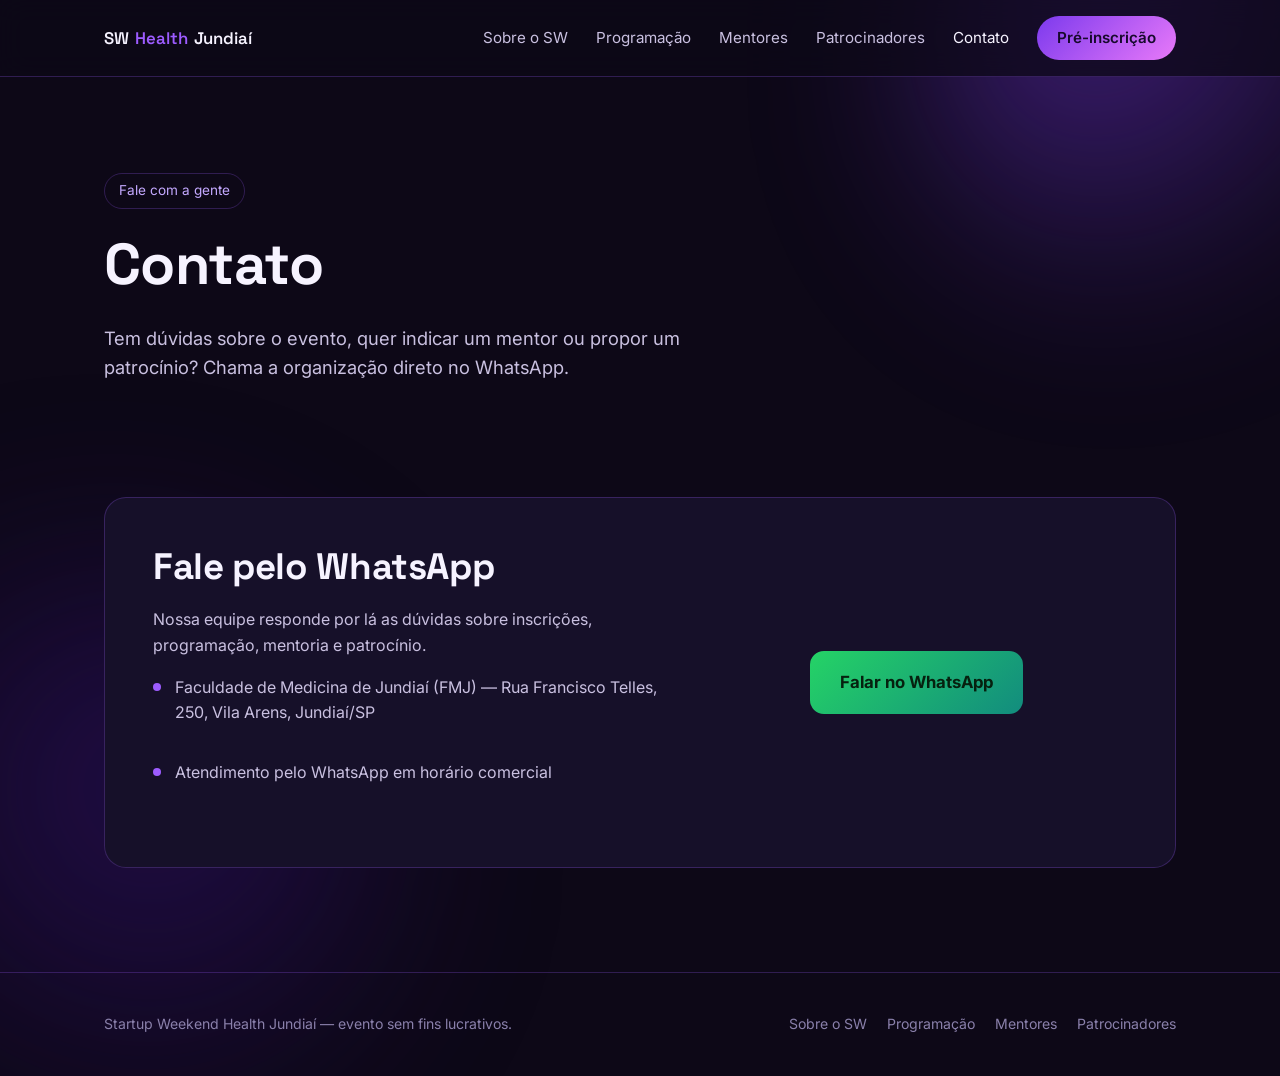
==== contato.html @ fa0b4bf3 "SW site" ====
<!DOCTYPE html>
<html lang="pt-BR">
<head>
  <meta charset="UTF-8" />
  <meta name="viewport" content="width=device-width, initial-scale=1.0" />
  <title>Contato — Startup Weekend Health Jundiaí</title>
  <meta name="description" content="Fale com a organização do Startup Weekend Health Jundiaí pelo WhatsApp." />
  <link rel="preconnect" href="https://fonts.googleapis.com" />
  <link href="https://fonts.googleapis.com/css2?family=Space+Grotesk:wght@500;600;700&family=Inter:wght@400;500;600&display=swap" rel="stylesheet" />
  <link rel="stylesheet" href="style.css" />
</head>
<body>

  <header class="site-header">
    <nav class="nav">
      <a class="brand" href="index.html">SW <span>Health</span> Jundiaí</a>

      <button class="nav-toggle" aria-label="Abrir menu" aria-expanded="false">☰</button>

      <div class="nav-links">
        <a href="index.html">Sobre o SW</a>
        <a href="programacao.html">Programação</a>
        <a href="mentores.html">Mentores</a>
        <a href="patrocinadores.html">Patrocinadores</a>
        <a href="contato.html" class="active">Contato</a>
        <a class="nav-cta" href="https://forms.gle/4oxQWsUTMYUGVaco9" target="_blank" rel="noopener">Pré-inscrição</a>
      </div>
    </nav>
  </header>

  <main>
    <section class="hero" style="padding-bottom: 32px;">
      <div class="container">
        <span class="eyebrow-line">Fale com a gente</span>
        <h1>Contato</h1>
        <p class="lead">
          Tem dúvidas sobre o evento, quer indicar um mentor ou propor um patrocínio?
          Chama a organização direto no WhatsApp.
        </p>
      </div>
    </section>

    <section>
      <div class="container">
        <div class="contact-panel">
          <div>
            <h2>Fale pelo WhatsApp</h2>
            <p>
              Nossa equipe responde por lá as dúvidas sobre inscrições, programação,
              mentoria e patrocínio.
            </p>

            <div class="contact-detail">
              <span class="dot"></span>
              <p>Faculdade de Medicina de Jundiaí (FMJ) — Rua Francisco Telles, 250, Vila Arens, Jundiaí/SP</p>
            </div>
            <div class="contact-detail">
              <span class="dot"></span>
              <p>Atendimento pelo WhatsApp em horário comercial</p>
            </div>
          </div>

          <div style="text-align: center;">
            <a class="whatsapp-btn" href="https://wa.me/5511968279077" target="_blank" rel="noopener">
              Falar no WhatsApp
            </a>
          </div>
        </div>
      </div>
    </section>
  </main>

  <footer class="site-footer">
    <div class="container footer-inner">
      <p>Startup Weekend Health Jundiaí — evento sem fins lucrativos.</p>
      <div class="footer-links">
        <a href="index.html">Sobre o SW</a>
        <a href="programacao.html">Programação</a>
        <a href="mentores.html">Mentores</a>
        <a href="patrocinadores.html">Patrocinadores</a>
      </div>
    </div>
  </footer>

  <script src="script.js"></script>
</body>
</html>
---- style.css ----
/* ===================================================================
   Startup Weekend Health Jundiaí — folha de estilos compartilhada
   =================================================================== */

:root {
  --bg-deep: #0d0817;
  --bg-panel: #161029;
  --bg-panel-soft: #1c1533;
  --purple-900: #2e1065;
  --purple-700: #4c1d95;
  --purple-500: #7c3aed;
  --purple-400: #9d5cff;
  --lilac-300: #c4a9ff;
  --pink-accent: #e879f9;
  --text-hi: #f6f3ff;
  --text-mid: #c9c0e0;
  --text-low: #8a80ab;
  --border-soft: rgba(157, 92, 255, 0.25);

  --font-display: "Space Grotesk", "Segoe UI", sans-serif;
  --font-body: "Inter", "Segoe UI", sans-serif;

  --radius-lg: 22px;
  --radius-md: 14px;
  --radius-sm: 8px;

  --max-width: 1120px;
}

* {
  box-sizing: border-box;
}

html {
  scroll-behavior: smooth;
}

body {
  margin: 0;
  background: var(--bg-deep);
  color: var(--text-hi);
  font-family: var(--font-body);
  line-height: 1.6;
  -webkit-font-smoothing: antialiased;
  overflow-x: hidden;
}

/* Fundo com "orbs" de gradiente, sem nenhuma imagem — apenas CSS */
body::before,
body::after {
  content: "";
  position: fixed;
  border-radius: 50%;
  filter: blur(90px);
  z-index: -1;
  pointer-events: none;
}

body::before {
  width: 520px;
  height: 520px;
  top: -180px;
  right: -160px;
  background: radial-gradient(circle at 30% 30%, var(--purple-500), transparent 70%);
  opacity: 0.55;
}

body::after {
  width: 620px;
  height: 620px;
  bottom: -260px;
  left: -220px;
  background: radial-gradient(circle at 60% 40%, var(--purple-900), transparent 70%);
  opacity: 0.7;
}

a {
  color: inherit;
  text-decoration: none;
}

img,
svg {
  max-width: 100%;
  display: block;
}

h1, h2, h3, h4 {
  font-family: var(--font-display);
  color: var(--text-hi);
  margin: 0 0 0.5em;
  letter-spacing: -0.01em;
}

h1 { font-size: clamp(2.4rem, 5vw, 3.6rem); line-height: 1.08; }
h2 { font-size: clamp(1.7rem, 3vw, 2.3rem); line-height: 1.16; }
h3 { font-size: 1.25rem; }

p {
  color: var(--text-mid);
  margin: 0 0 1em;
  max-width: 62ch;
}

.container {
  max-width: var(--max-width);
  margin: 0 auto;
  padding: 0 24px;
}

/* ---------------------------------------------------------------
   Cabeçalho / navegação
   --------------------------------------------------------------- */

.site-header {
  position: sticky;
  top: 0;
  z-index: 50;
  backdrop-filter: blur(14px);
  background: rgba(13, 8, 23, 0.75);
  border-bottom: 1px solid var(--border-soft);
}

.nav {
  display: flex;
  align-items: center;
  justify-content: space-between;
  padding: 16px 24px;
  max-width: var(--max-width);
  margin: 0 auto;
}

.brand {
  font-family: var(--font-display);
  font-weight: 600;
  font-size: 1.05rem;
  color: var(--text-hi);
  display: flex;
  align-items: baseline;
  gap: 6px;
}

.brand span {
  color: var(--purple-400);
}

.nav-links {
  display: flex;
  align-items: center;
  gap: 28px;
}

.nav-links a {
  color: var(--text-mid);
  font-size: 0.95rem;
  transition: color 0.2s ease;
}

.nav-links a:hover,
.nav-links a:focus-visible,
.nav-links a.active {
  color: var(--text-hi);
}

.nav-cta {
  padding: 10px 20px !important;
  border-radius: 999px;
  background: linear-gradient(135deg, var(--purple-500), var(--pink-accent));
  color: #17092c !important;
  font-weight: 600;
  white-space: nowrap;
}

.nav-cta:hover {
  filter: brightness(1.08);
}

.nav-toggle {
  display: none;
  background: none;
  border: 1px solid var(--border-soft);
  border-radius: var(--radius-sm);
  color: var(--text-hi);
  padding: 8px 10px;
  font-size: 1.1rem;
  cursor: pointer;
}

/* ---------------------------------------------------------------
   Hero
   --------------------------------------------------------------- */

.hero {
  padding: 96px 0 72px;
  text-align: left;
}

.eyebrow-line {
  display: inline-block;
  padding: 6px 14px;
  border-radius: 999px;
  border: 1px solid var(--border-soft);
  color: var(--lilac-300);
  font-size: 0.85rem;
  margin-bottom: 24px;
}

.hero p.lead {
  font-size: 1.15rem;
  max-width: 56ch;
}

.hero-actions {
  display: flex;
  flex-wrap: wrap;
  gap: 16px;
  margin-top: 32px;
}

.btn {
  display: inline-flex;
  align-items: center;
  gap: 8px;
  padding: 14px 26px;
  border-radius: 999px;
  font-weight: 600;
  font-size: 0.98rem;
  border: 1px solid transparent;
  cursor: pointer;
  transition: transform 0.15s ease, filter 0.15s ease;
}

.btn:hover {
  transform: translateY(-2px);
}

.btn-primary {
  background: linear-gradient(135deg, var(--purple-500), var(--pink-accent));
  color: #17092c;
}

.btn-outline {
  background: transparent;
  border-color: var(--border-soft);
  color: var(--text-hi);
}

.hero-stats {
  display: flex;
  flex-wrap: wrap;
  gap: 40px;
  margin-top: 56px;
  padding-top: 32px;
  border-top: 1px solid var(--border-soft);
}

.stat .num {
  font-family: var(--font-display);
  font-size: 2rem;
  color: var(--purple-400);
}

.stat .label {
  color: var(--text-low);
  font-size: 0.9rem;
}

/* ---------------------------------------------------------------
   Seções gerais
   --------------------------------------------------------------- */

section {
  padding: 64px 0;
}

.section-head {
  max-width: 60ch;
  margin-bottom: 40px;
}

.section-head .kicker {
  color: var(--purple-400);
  font-weight: 600;
  font-size: 0.9rem;
  display: block;
  margin-bottom: 10px;
}

.divider {
  height: 1px;
  background: var(--border-soft);
  border: none;
  margin: 0;
}

/* Cards */

.card-grid {
  display: grid;
  grid-template-columns: repeat(3, 1fr);
  gap: 24px;
}

.card {
  background: var(--bg-panel);
  border: 1px solid var(--border-soft);
  border-radius: var(--radius-lg);
  padding: 28px;
}

.card h3 {
  margin-bottom: 10px;
}

.card p {
  color: var(--text-mid);
  margin-bottom: 0;
}

/* ---------------------------------------------------------------
   Timeline da programação
   --------------------------------------------------------------- */

.timeline {
  display: flex;
  flex-direction: column;
  gap: 0;
  border-left: 2px solid var(--border-soft);
  margin-left: 8px;
}

.timeline-day {
  position: relative;
  padding: 0 0 48px 32px;
}

.timeline-day:last-child {
  padding-bottom: 0;
}

.timeline-day::before {
  content: "";
  position: absolute;
  left: -7px;
  top: 4px;
  width: 12px;
  height: 12px;
  border-radius: 50%;
  background: var(--purple-400);
  box-shadow: 0 0 0 4px rgba(157, 92, 255, 0.2);
}

.timeline-day .day-name {
  font-family: var(--font-display);
  color: var(--purple-400);
  font-size: 0.95rem;
  margin-bottom: 4px;
}

.timeline-day h3 {
  margin-bottom: 12px;
}

.timeline-list {
  list-style: none;
  margin: 0;
  padding: 0;
  display: grid;
  gap: 10px;
}

.timeline-list li {
  color: var(--text-mid);
  padding-left: 18px;
  position: relative;
}

.timeline-list li::before {
  content: "";
  position: absolute;
  left: 0;
  top: 0.55em;
  width: 6px;
  height: 6px;
  border-radius: 50%;
  background: var(--lilac-300);
}

.note-box {
  margin-top: 40px;
  padding: 18px 22px;
  border-radius: var(--radius-md);
  border: 1px dashed var(--border-soft);
  background: var(--bg-panel-soft);
  color: var(--text-low);
  font-size: 0.92rem;
}

/* ---------------------------------------------------------------
   Placeholder ("em breve")
   --------------------------------------------------------------- */

.placeholder-panel {
  border: 1px solid var(--border-soft);
  background: var(--bg-panel);
  border-radius: var(--radius-lg);
  padding: 56px 40px;
  text-align: center;
  max-width: 640px;
  margin: 0 auto;
}

.placeholder-panel .icon-ring {
  width: 64px;
  height: 64px;
  border-radius: 50%;
  border: 2px solid var(--purple-400);
  display: flex;
  align-items: center;
  justify-content: center;
  margin: 0 auto 24px;
  font-family: var(--font-display);
  font-size: 1.4rem;
  color: var(--purple-400);
}

.placeholder-panel p {
  margin: 0 auto;
}

/* ---------------------------------------------------------------
   Contato
   --------------------------------------------------------------- */

.contact-panel {
  display: grid;
  grid-template-columns: 1.1fr 0.9fr;
  gap: 40px;
  align-items: center;
  background: var(--bg-panel);
  border: 1px solid var(--border-soft);
  border-radius: var(--radius-lg);
  padding: 48px;
}

.whatsapp-btn {
  display: inline-flex;
  align-items: center;
  gap: 12px;
  padding: 18px 30px;
  border-radius: var(--radius-md);
  background: linear-gradient(135deg, #25d366, #128c7e);
  color: #06210f;
  font-weight: 700;
  font-size: 1.05rem;
}

.whatsapp-btn:hover {
  filter: brightness(1.06);
}

.contact-detail {
  display: flex;
  gap: 14px;
  align-items: flex-start;
  margin-bottom: 18px;
}

.contact-detail .dot {
  width: 8px;
  height: 8px;
  border-radius: 50%;
  background: var(--purple-400);
  margin-top: 8px;
  flex-shrink: 0;
}

/* ---------------------------------------------------------------
   Rodapé
   --------------------------------------------------------------- */

.site-footer {
  border-top: 1px solid var(--border-soft);
  padding: 40px 0;
  margin-top: 40px;
}

.footer-inner {
  display: flex;
  justify-content: space-between;
  align-items: center;
  flex-wrap: wrap;
  gap: 16px;
}

.footer-inner p {
  margin: 0;
  color: var(--text-low);
  font-size: 0.88rem;
}

.footer-links {
  display: flex;
  gap: 20px;
}

.footer-links a {
  color: var(--text-low);
  font-size: 0.88rem;
}

.footer-links a:hover {
  color: var(--text-hi);
}

/* ---------------------------------------------------------------
   Responsivo
   --------------------------------------------------------------- */

@media (max-width: 860px) {
  .card-grid {
    grid-template-columns: 1fr;
  }

  .contact-panel {
    grid-template-columns: 1fr;
    padding: 32px;
  }
}

@media (max-width: 720px) {
  .nav-toggle {
    display: inline-flex;
  }

  .nav-links {
    position: absolute;
    top: 100%;
    left: 0;
    right: 0;
    background: var(--bg-panel);
    border-bottom: 1px solid var(--border-soft);
    flex-direction: column;
    align-items: flex-start;
    gap: 4px;
    padding: 16px 24px 24px;
    display: none;
  }

  .nav-links.open {
    display: flex;
  }

  .nav-links a {
    width: 100%;
    padding: 10px 0;
  }

  .nav-cta {
    margin-top: 8px;
  }

  .hero {
    padding: 56px 0 48px;
    text-align: left;
  }

  .hero-stats {
    gap: 24px;
  }
}

@media (prefers-reduced-motion: reduce) {
  html {
    scroll-behavior: auto;
  }

  .btn:hover {
    transform: none;
  }
}

/* Foco visível para acessibilidade */
a:focus-visible,
button:focus-visible {
  outline: 2px solid var(--purple-400);
  outline-offset: 3px;
}
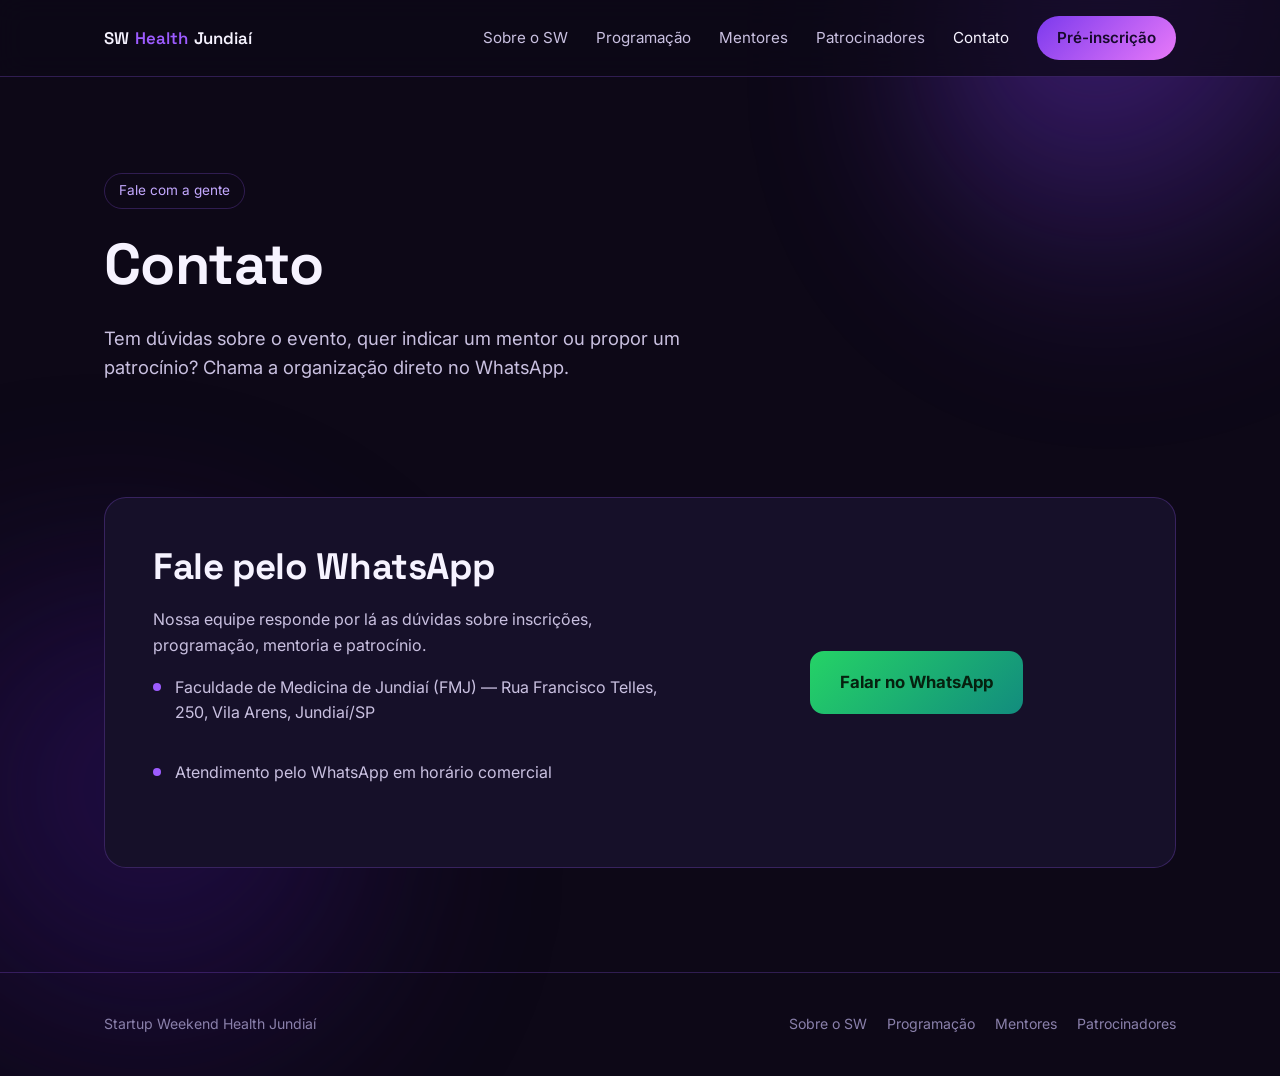
==== commit 8d346369: "Ajustes" ====
--- a/contato.html
+++ b/contato.html
@@ -23,7 +23,7 @@
         <a href="mentores.html">Mentores</a>
         <a href="patrocinadores.html">Patrocinadores</a>
         <a href="contato.html" class="active">Contato</a>
-        <a class="nav-cta" href="https://forms.gle/4oxQWsUTMYUGVaco9" target="_blank" rel="noopener">Pré-inscrição</a>
+        <a class="nav-cta" href="https://docs.google.com/forms/d/e/1FAIpQLSeYZwWPNY_xny7zik6oMriSYlmsEleIv-zQYHkAwXCpuwQT4w/viewform?usp=header" target="_blank" rel="noopener">Pré-inscrição</a>
       </div>
     </nav>
   </header>
@@ -72,7 +72,7 @@
 
   <footer class="site-footer">
     <div class="container footer-inner">
-      <p>Startup Weekend Health Jundiaí — evento sem fins lucrativos.</p>
+      <p>Startup Weekend Health Jundiaí</p>
       <div class="footer-links">
         <a href="index.html">Sobre o SW</a>
         <a href="programacao.html">Programação</a>
@@ -84,4 +84,4 @@
 
   <script src="script.js"></script>
 </body>
-</html>
+</html>
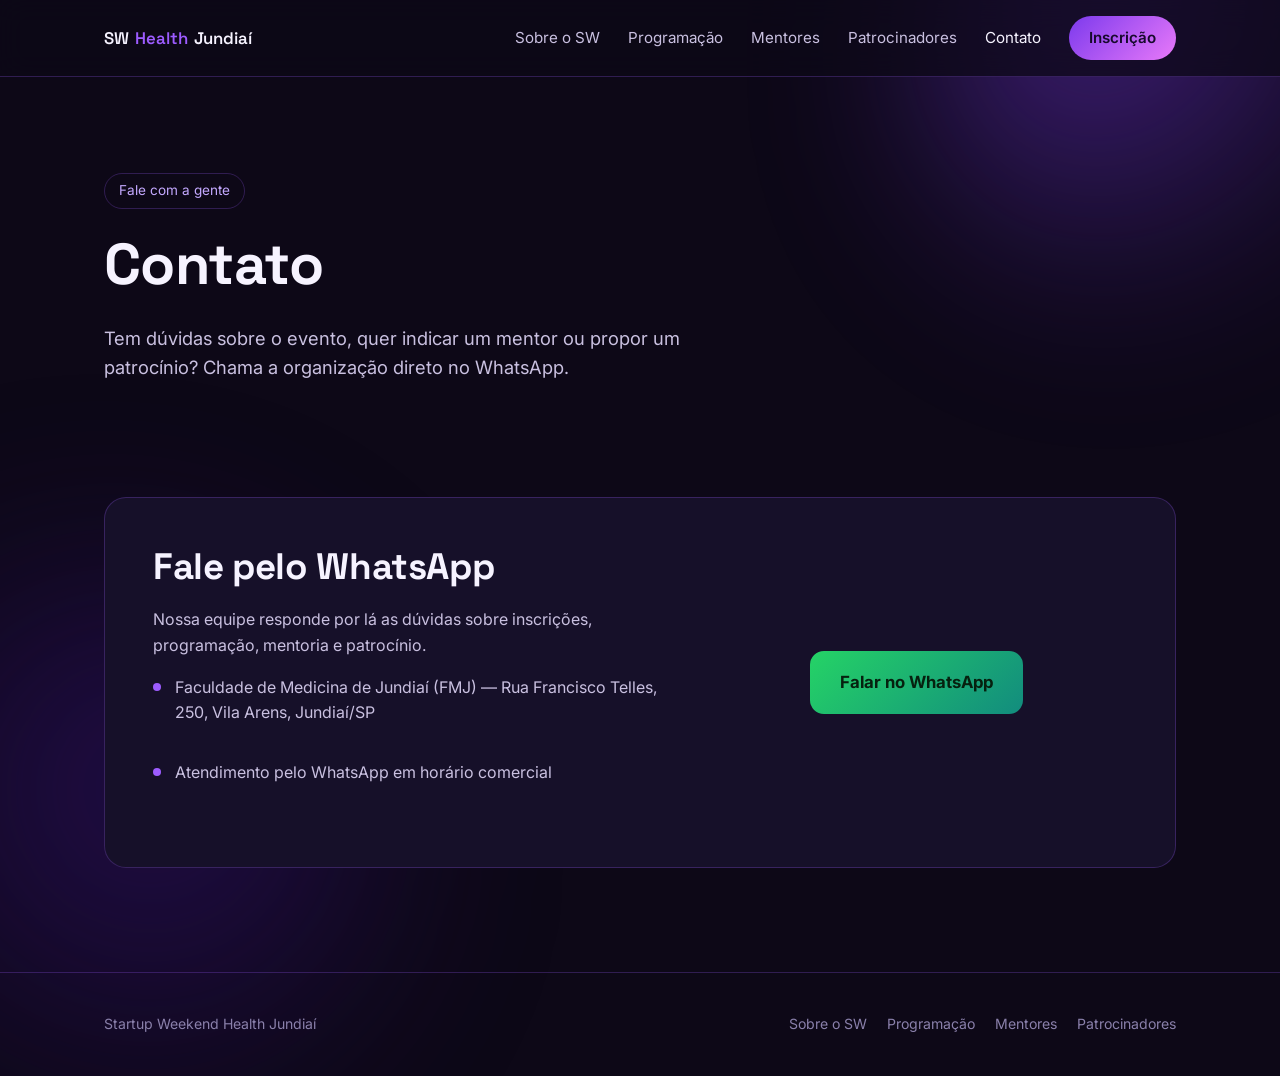
==== commit 6be99b32: "Imprlementação do link de inscrição do Sw 1° Lote" ====
--- a/contato.html
+++ b/contato.html
@@ -23,7 +23,7 @@
         <a href="mentores.html">Mentores</a>
         <a href="patrocinadores.html">Patrocinadores</a>
         <a href="contato.html" class="active">Contato</a>
-        <a class="nav-cta" href="https://docs.google.com/forms/d/e/1FAIpQLSeYZwWPNY_xny7zik6oMriSYlmsEleIv-zQYHkAwXCpuwQT4w/viewform?usp=header" target="_blank" rel="noopener">Pré-inscrição</a>
+        <a class="nav-cta" href="https://www.sympla.com.br/evento/startup-weekend-jundiai-2026/3576381*" target="_blank" rel="noopener">Inscrição</a>
       </div>
     </nav>
   </header>
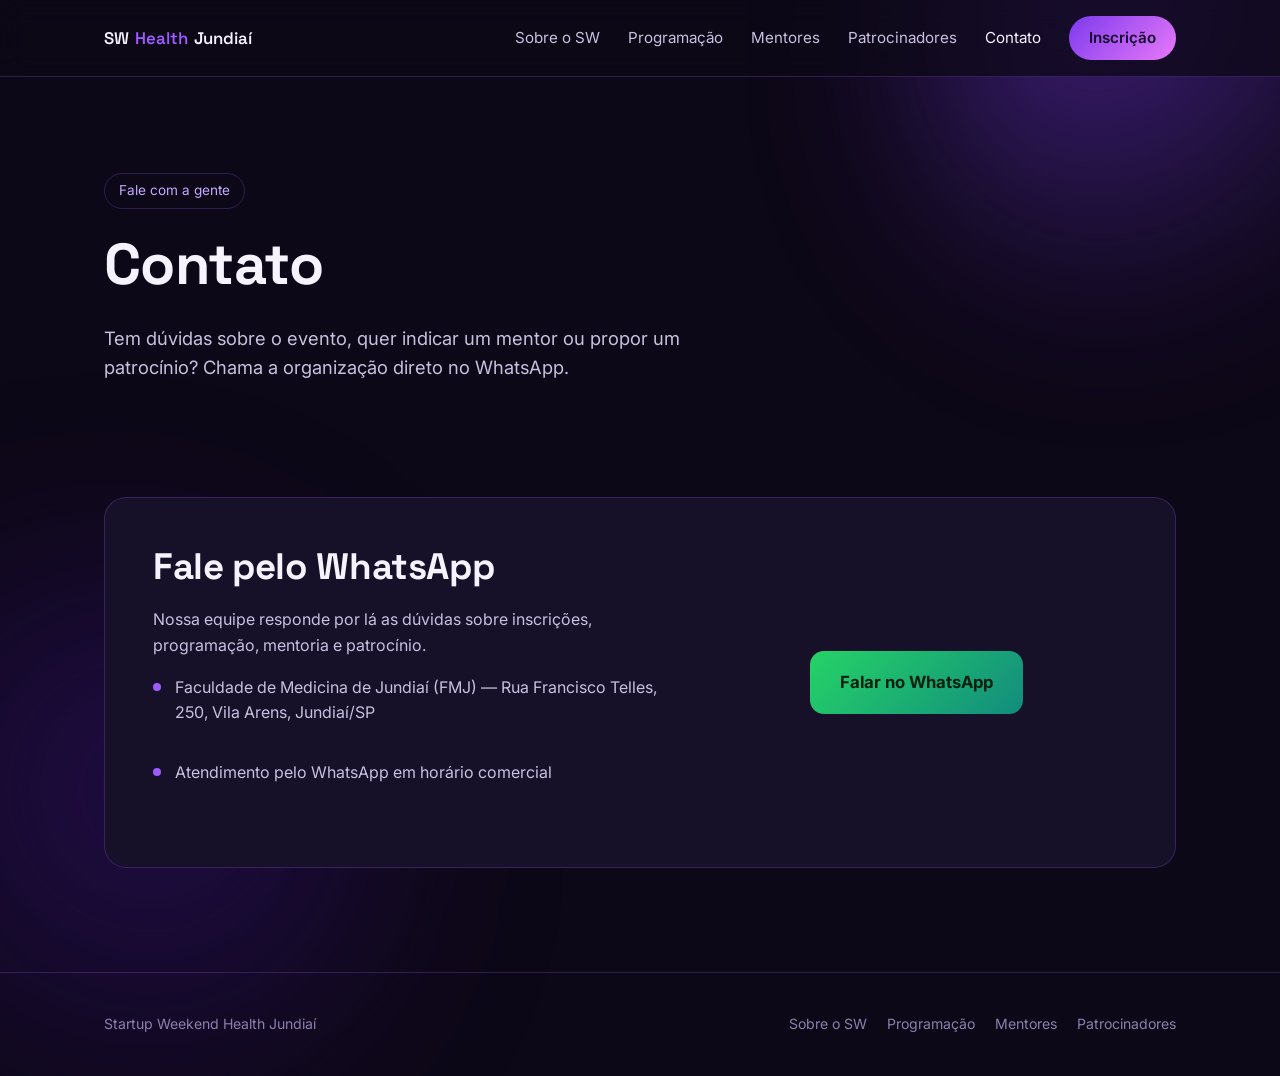
==== commit d7064da5: "Ajustes" ====
--- a/contato.html
+++ b/contato.html
@@ -84,4 +84,4 @@
 
   <script src="script.js"></script>
 </body>
-</html>+</html>
